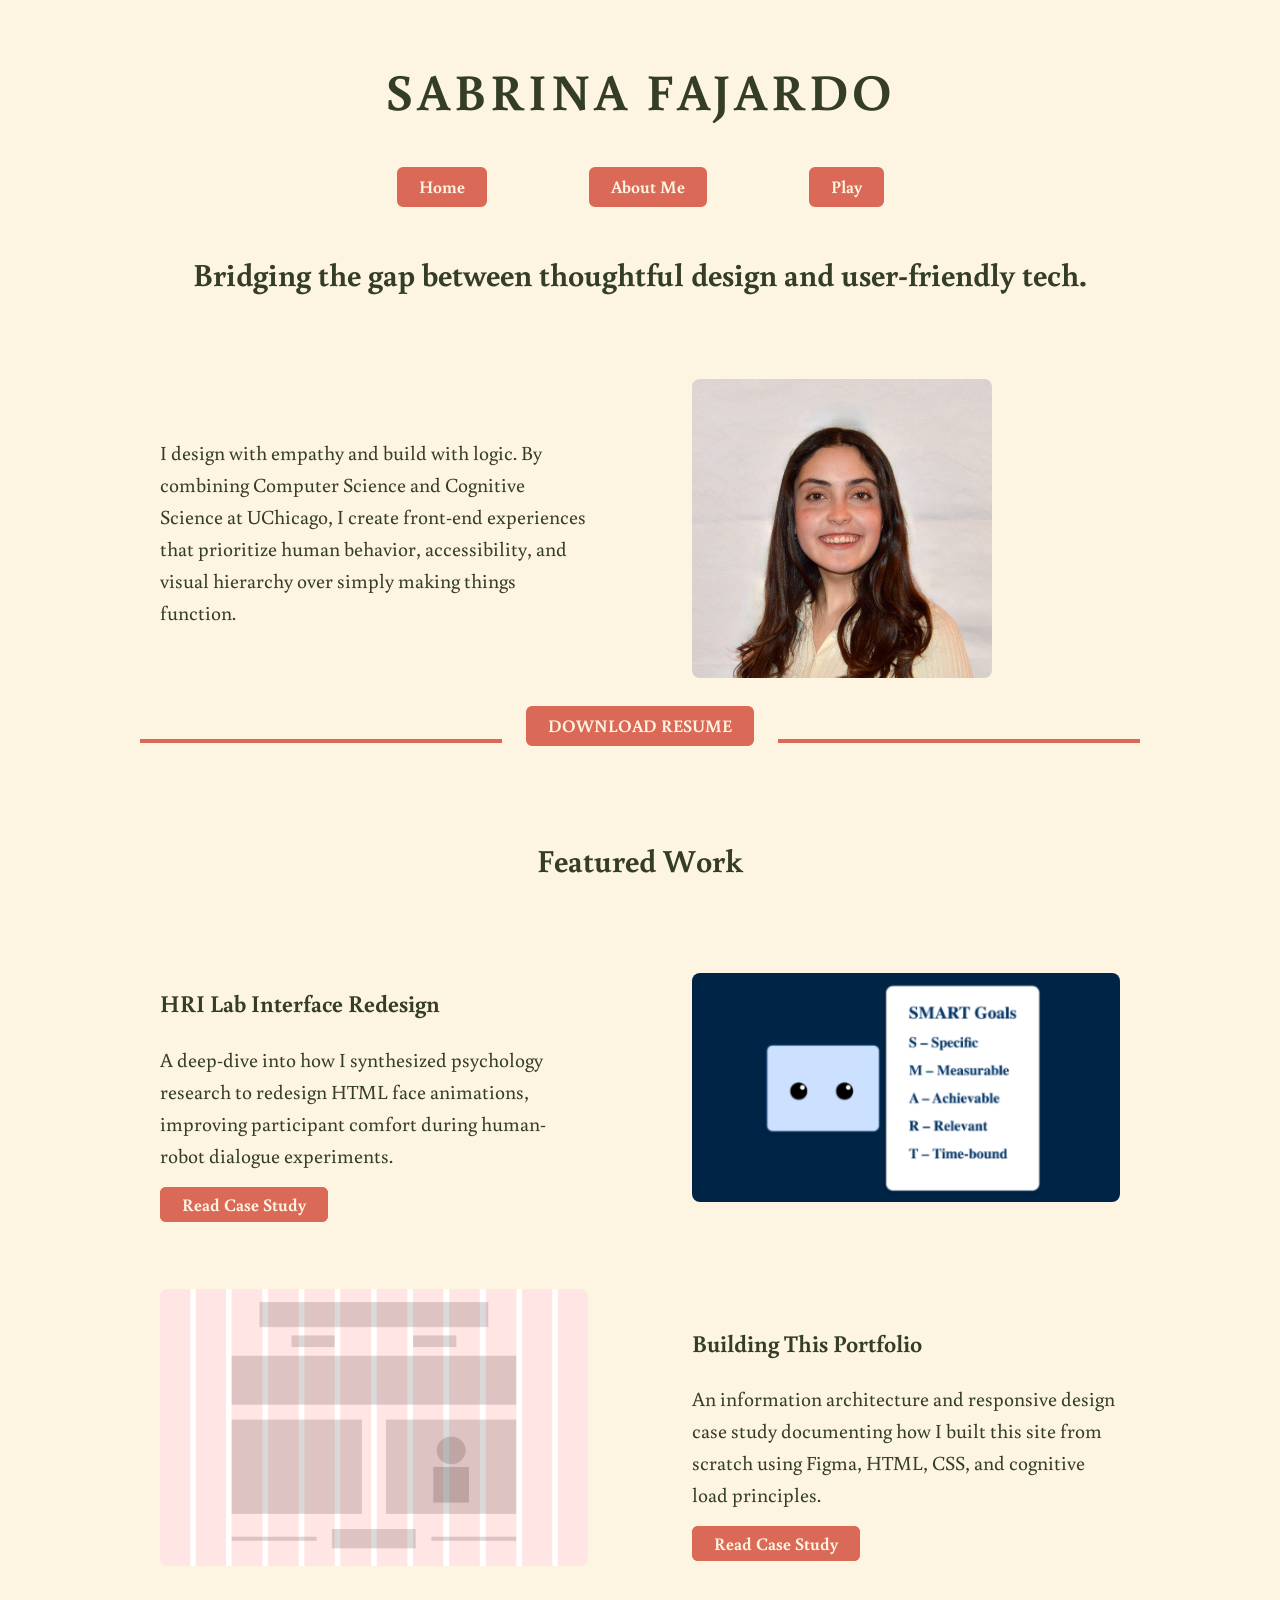
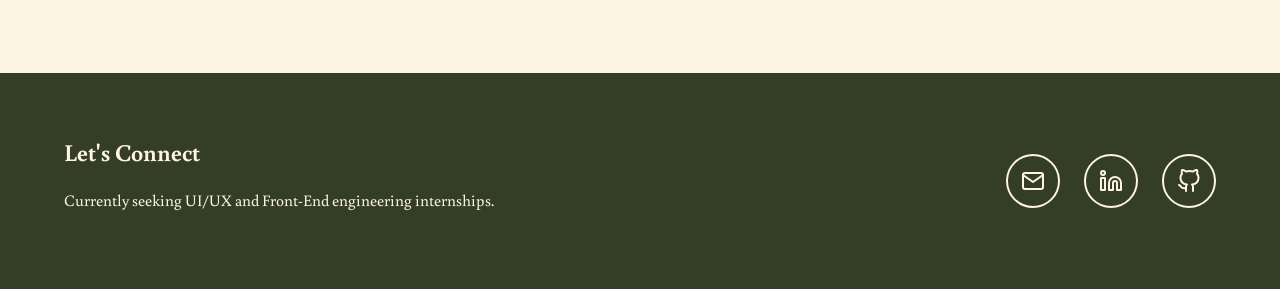
==== index.html @ 9983302a "Initial commit: Main home page with working buttons" ====
<!DOCTYPE html>
<html lang="en">
<head>
    <meta charset="UTF-8">
    <meta name="viewport" content="width=device-width, initial-scale=1.0">
    <title>Sabrina Fajardo | Home</title>

    <link rel="stylesheet" href="style.css">

    <link rel="preconnect" href="https://fonts.googleapis.com">
    <link rel="preconnect" href="https://fonts.gstatic.com" crossorigin>
    <link href="https://fonts.googleapis.com/css2?family=Buenard:wght@400..700&display=swap" rel="stylesheet">
</head>

<body>
    <header>
        <h1>SABRINA FAJARDO</h1>        
        <div class="button-container">
            <a href="index.html" class="btn primary">Home</a>
            <a href="about.html" class="btn primary">About Me</a>
            <a href="play.html" class="btn primary">Play</a>
        </div>
        <h2>Bridging the gap between thoughtful design and user-friendly tech.</h1>
    </header>
    
    <main>
        <div class="split-layout">
            <div class="text-box">
                <p>I design with empathy and build with logic. By combining Computer Science and Cognitive Science at UChicago, I create front-end experiences that prioritize human behavior, accessibility, and visual hierarchy over simply making things function.</p>
            </div>
            
            <div class="photo-box photo-small">
                <img src="self_photo.jpeg" alt="Personal Headshot">
            </div>
        </div>

        <div class="divider-container">
            <div class="line"></div>
            <a  style="margin-bottom: 30px;" href="UChicago-Resume.pdf" download="Sabrina_Fajardo_Resume.pdf" class="btn primary">DOWNLOAD RESUME</a>
            <div class="line"></div>
        </div>

        <header> <h2> Featured Work</h2></header>
        <div class="split-layout" style="margin-bottom: 30px;">
            <div class="text-box">
                <h2>HRI Lab Interface Redesign</h2>
                <p>A deep-dive into how I synthesized psychology research to redesign HTML face animations, improving participant comfort during human-robot dialogue experiments.</p>
                <a href="temi.html" class="btn primary">Read Case Study</a>
            </div>
            
            <div class="photo-box">
                <img src="Goals.png" alt="Preview of Temi Robot Interface">
            </div>
        </div>

        <div class="split-layout" style="margin-bottom: 30px;">
            <div class="photo-box">
                <img src="Wireframe.png" alt="Wireframes of this portfolio">
            </div>
            
            <div class="text-box">
                <h2>Building This Portfolio</h2>
                <p>An information architecture and responsive design case study documenting how I built this site from scratch using Figma, HTML, CSS, and cognitive load principles.</p>
                <a href="website.html" class="btn primary">Read Case Study</a>
            </div>
        </div>
    </main>

<footer id="contact">
    <!-- Group the text together on the left -->
    <div class="footer-text">
        <h2>Let's Connect</h2>
        <p>Currently seeking UI/UX and Front-End engineering internships.</p>
    </div>
    
    <!-- The icons stay exactly as you had them on the right -->
    <div class="social-links">
        <a href="mailto:sfajardo@uchicago.edu" class="icon-circle" aria-label="Email">
            <svg width="24" height="24" viewBox="0 0 24 24" fill="none" stroke="currentColor" stroke-width="2" stroke-linecap="round" stroke-linejoin="round">
                <path d="M4 4h16c1.1 0 2 .9 2 2v12c0 1.1-.9 2-2 2H4c-1.1 0-2-.9-2-2V6c0-1.1.9-2 2-2z"></path>
                <polyline points="22,6 12,13 2,6"></polyline>
            </svg>
        </a>
        <a href="https://www.linkedin.com/in/sabrina-fajardo-110404325/" target="_blank" class="icon-circle" aria-label="LinkedIn">
            <svg width="24" height="24" viewBox="0 0 24 24" fill="none" stroke="currentColor" stroke-width="2" stroke-linecap="round" stroke-linejoin="round">
                <path d="M16 8a6 6 0 0 1 6 6v7h-4v-7a2 2 0 0 0-2-2 2 2 0 0 0-2 2v7h-4v-7a6 6 0 0 1 6-6z"></path>
                <rect x="2" y="9" width="4" height="12"></rect>
                <circle cx="4" cy="4" r="2"></circle>
            </svg>
        </a>
        <a href="https://github.com/SabrinaFajardo" target="_blank" class="icon-circle" aria-label="GitHub">
            <svg width="24" height="24" viewBox="0 0 24 24" fill="none" stroke="currentColor" stroke-width="2" stroke-linecap="round" stroke-linejoin="round">
                <path d="M9 19c-5 1.5-5-2.5-7-3m14 6v-3.87a3.37 3.37 0 0 0-.94-2.61c3.14-.35 6.44-1.54 6.44-7A5.44 5.44 0 0 0 20 4.77 5.07 5.07 0 0 0 19.91 1S18.73.65 16 2.48a13.38 13.38 0 0 0-7 0C6.27.65 5.09 1 5.09 1A5.07 5.07 0 0 0 5 4.77a5.44 5.44 0 0 0-1.5 3.78c0 5.42 3.3 6.61 6.44 7A3.37 3.37 0 0 0 9 18.13V22"></path>
            </svg>
        </a>
    </div>
</footer>

</body>
</html>
---- style.css ----
:root {
    --beige-color: #fdf4e2;
    --orange-color: #DA661A;
    --pink-color: #DA6A57;
    --green-color: #343d25;
    --brown-color: #592d10;
    --heading-font: 'Buenard', serif;
}

    body {
        font-family: -apple-system, var(--heading-font), "Segoe UI", Roboto, 
        Helvetica, Arial, sans-serif;
        line-height: 1.6;
        margin: 0;
        padding: 0;
        color: var(--green-color);
        background-color: var(--beige-color);

    }

    header {
        padding: 1rem 10%;
        text-align: center;
        color: var(--green-color);
        h1 {
            letter-spacing: 4px;
            font-size: 3.2rem;
        }
        h2 {
            font-size: 2rem;
            padding: 1rem 5%;
        }
        h3 {
            text-align: left;
        }
    }

    main {
        max-width: 1000px;
        margin: auto;
        p {
            font-size: 1.25rem
        }
    }

    section {
        margin-bottom: 3rem;
    }

    h1, h2, h3 {
        color: var(--green-color);
    }

    .accent {
        color: var(--brown-color); 
    }

.button-container {
    display: flex;
    justify-content: center; 
    gap: 102px; 
    margin-top: 32px; 
}

.btn {
    padding: 4px 20px;
    text-decoration: none;
    font-weight: bold;
    font-size: 1.1rem;
    border-radius: 6px; 
}

.btn.primary {
    background-color: var(--pink-color);
    color: var(--beige-color); 
    border: 2px solid var(--pink-color);
}

/* Circular Icon Styling */
.icon-circle {
    display: flex;
    align-items: center;
    justify-content: center;
    width: 50px;
    height: 50px;
    border-radius: 50%; /* This forces a perfect square into a circle */
    border: 2px solid var(--beige-color);
    color: var(--beige-color);
    transition: all 0.3s ease; /* Smooth animation when hovering */
}

/* Hover Effect: Inverts the colors so the circle fills with beige and the icon turns green */
.icon-circle:hover {
    background-color: var(--beige-color);
    color: var(--green-color);
    transform: translateY(-3px); /* Makes the button subtly pop up when hovered */
}

.split-layout {
    display: flex;
    align-items: center; 
    justify-content: space-between;
    gap: 64px; 
    width: 100%;
}

.text-box, .photo-box {
    flex: 1;
    margin: 20px;
}

.photo-box img {
    max-width: 100%;
    height: auto;
    border-radius: 8px; 
}

.photo-small img {
    max-width: 70%; 
}

@media (max-width: 768px) {
    .split-layout {
        flex-direction: column; 
    }
}

.divider-container {
    display: flex;
    align-items: center;
    gap: 24px;
    margin: px 0; 
    width: 100%;
}

.line {
    flex: 1; 
    height: 4px;
    background-color: var(--pink-color); 
}

footer {
    display: flex;
    justify-content: space-between; /* Pushes text left, icons right */
    align-items: center; /* Vertically centers the icons with the text */
    padding: 60px 5%;
    margin-top: 80px;
    background-color: var(--green-color); 
    color: var(--beige-color); 
    text-align: left; /* Aligns the paragraph text nicely on the left */
}

footer h2 {
    color: var(--beige-color);
    margin-bottom: 8px;
    margin-top: 0;
}

.social-links {
    display: flex;
    gap: 24px;
    /* Removed the top margin since they are now side-by-side with the text */
}

/* Mobile Responsiveness: Stacks the footer cleanly on phones */
@media (max-width: 768px) {
    footer {
        flex-direction: column;
        text-align: center;
        gap: 32px;
    }
}
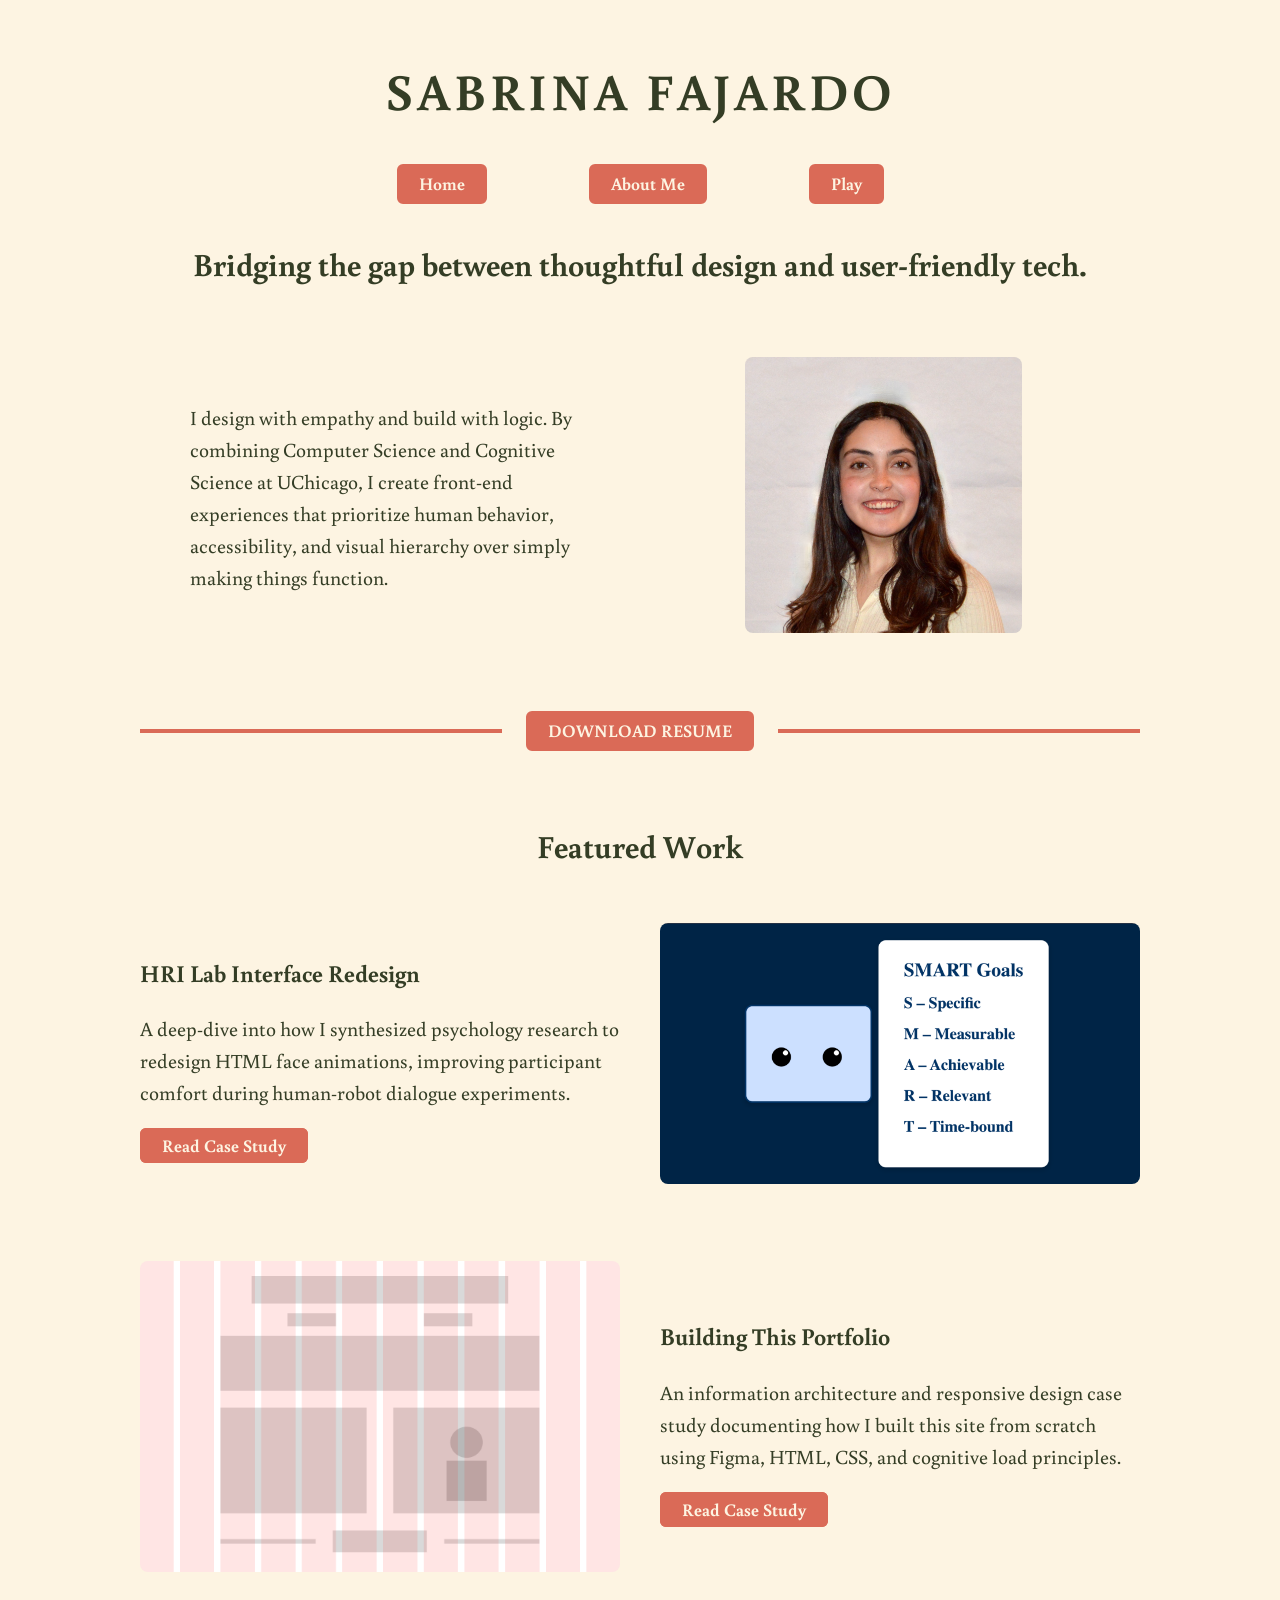
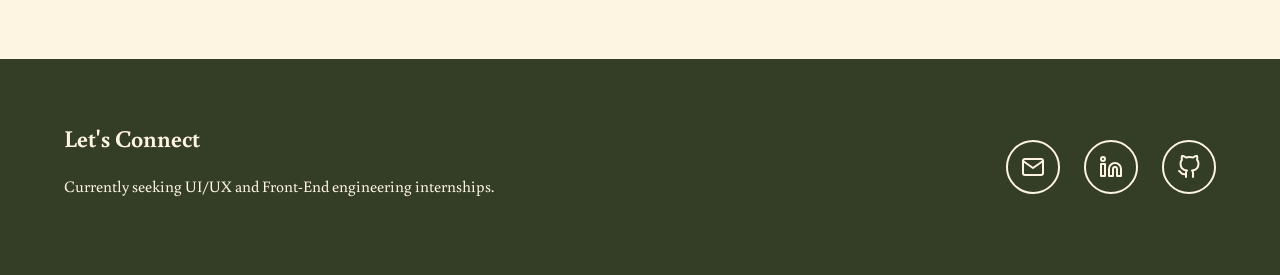
==== commit 465254f2: "Fixed spacing / formatting issues" ====
--- a/index.html
+++ b/index.html
@@ -20,12 +20,12 @@
             <a href="about.html" class="btn primary">About Me</a>
             <a href="play.html" class="btn primary">Play</a>
         </div>
-        <h2>Bridging the gap between thoughtful design and user-friendly tech.</h1>
+        <h2>Bridging the gap between thoughtful design and user-friendly tech.</h2>
     </header>
     
     <main>
-        <div class="split-layout">
-            <div class="text-box">
+        <div class="split-layout" style="margin-top: 0px; margin-bottom: 70px;">
+            <div class="text-box" style="padding-right: 12%; padding-left: 5%;">
                 <p>I design with empathy and build with logic. By combining Computer Science and Cognitive Science at UChicago, I create front-end experiences that prioritize human behavior, accessibility, and visual hierarchy over simply making things function.</p>
             </div>
             
@@ -36,12 +36,12 @@
 
         <div class="divider-container">
             <div class="line"></div>
-            <a  style="margin-bottom: 30px;" href="UChicago-Resume.pdf" download="Sabrina_Fajardo_Resume.pdf" class="btn primary">DOWNLOAD RESUME</a>
+            <a href="UChicago-Resume.pdf" download="Sabrina_Fajardo_Resume.pdf" class="btn primary">DOWNLOAD RESUME</a>
             <div class="line"></div>
         </div>
 
         <header> <h2> Featured Work</h2></header>
-        <div class="split-layout" style="margin-bottom: 30px;">
+        <div class="split-layout" style="margin-top: 0px; margin-bottom: 70px;">
             <div class="text-box">
                 <h2>HRI Lab Interface Redesign</h2>
                 <p>A deep-dive into how I synthesized psychology research to redesign HTML face animations, improving participant comfort during human-robot dialogue experiments.</p>
@@ -49,11 +49,11 @@
             </div>
             
             <div class="photo-box">
-                <img src="Goals.png" alt="Preview of Temi Robot Interface">
+                <img src="TemiGoals2.png" alt="Preview of Temi Robot Interface">
             </div>
         </div>
 
-        <div class="split-layout" style="margin-bottom: 30px;">
+        <div class="split-layout">
             <div class="photo-box">
                 <img src="Wireframe.png" alt="Wireframes of this portfolio">
             </div>
@@ -67,13 +67,11 @@
     </main>
 
 <footer id="contact">
-    <!-- Group the text together on the left -->
     <div class="footer-text">
         <h2>Let's Connect</h2>
         <p>Currently seeking UI/UX and Front-End engineering internships.</p>
     </div>
     
-    <!-- The icons stay exactly as you had them on the right -->
     <div class="social-links">
         <a href="mailto:sfajardo@uchicago.edu" class="icon-circle" aria-label="Email">
             <svg width="24" height="24" viewBox="0 0 24 24" fill="none" stroke="currentColor" stroke-width="2" stroke-linecap="round" stroke-linejoin="round">
--- a/style.css
+++ b/style.css
@@ -19,16 +19,18 @@
     }
 
     header {
-        padding: 1rem 10%;
+        padding: 1rem 5%;
         text-align: center;
         color: var(--green-color);
         h1 {
             letter-spacing: 4px;
             font-size: 3.2rem;
+            margin-bottom: 0;
         }
         h2 {
             font-size: 2rem;
-            padding: 1rem 5%;
+            padding: 0.5rem 5%;
+            /*font-weight: normal;*/
         }
         h3 {
             text-align: left;
@@ -37,7 +39,8 @@
 
     main {
         max-width: 1000px;
-        margin: auto;
+        margin: 1rem auto;
+        padding: 0 20px;
         p {
             font-size: 1.25rem
         }
@@ -100,13 +103,30 @@
     display: flex;
     align-items: center; 
     justify-content: space-between;
-    gap: 64px; 
+    gap: 40px; 
+    margin: 30px 0;
     width: 100%;
 }
 
-.text-box, .photo-box {
+.text-box {
     flex: 1;
-    margin: 20px;
+    margin: 0;
+}
+
+
+.photo-box {
+    flex: 1;
+    margin: 0;
+}
+
+.text-box h2 {
+    margin-top: 0; 
+    margin-bottom: 0;
+}
+
+.text-box p {
+    margin-bottom: 24px;
+    line-height: 1.6;
 }
 
 .photo-box img {
@@ -129,7 +149,7 @@
     display: flex;
     align-items: center;
     gap: 24px;
-    margin: px 0; 
+    margin: 20px 0; 
     width: 100%;
 }
 
@@ -169,4 +189,22 @@
         text-align: center;
         gap: 32px;
     }
+}
+
+/* Responsive 16:9 YouTube Embed Container */
+.video-wrapper {
+    position: relative;
+    padding-bottom: 56.25%; /* Forces a 16:9 aspect ratio */
+    height: 0;
+    overflow: hidden;
+    border-radius: 8px;
+}
+
+.video-wrapper iframe {
+    position: absolute;
+    top: 0;
+    left: 0;
+    width: 100%;
+    height: 100%;
+    border: 0;
 }
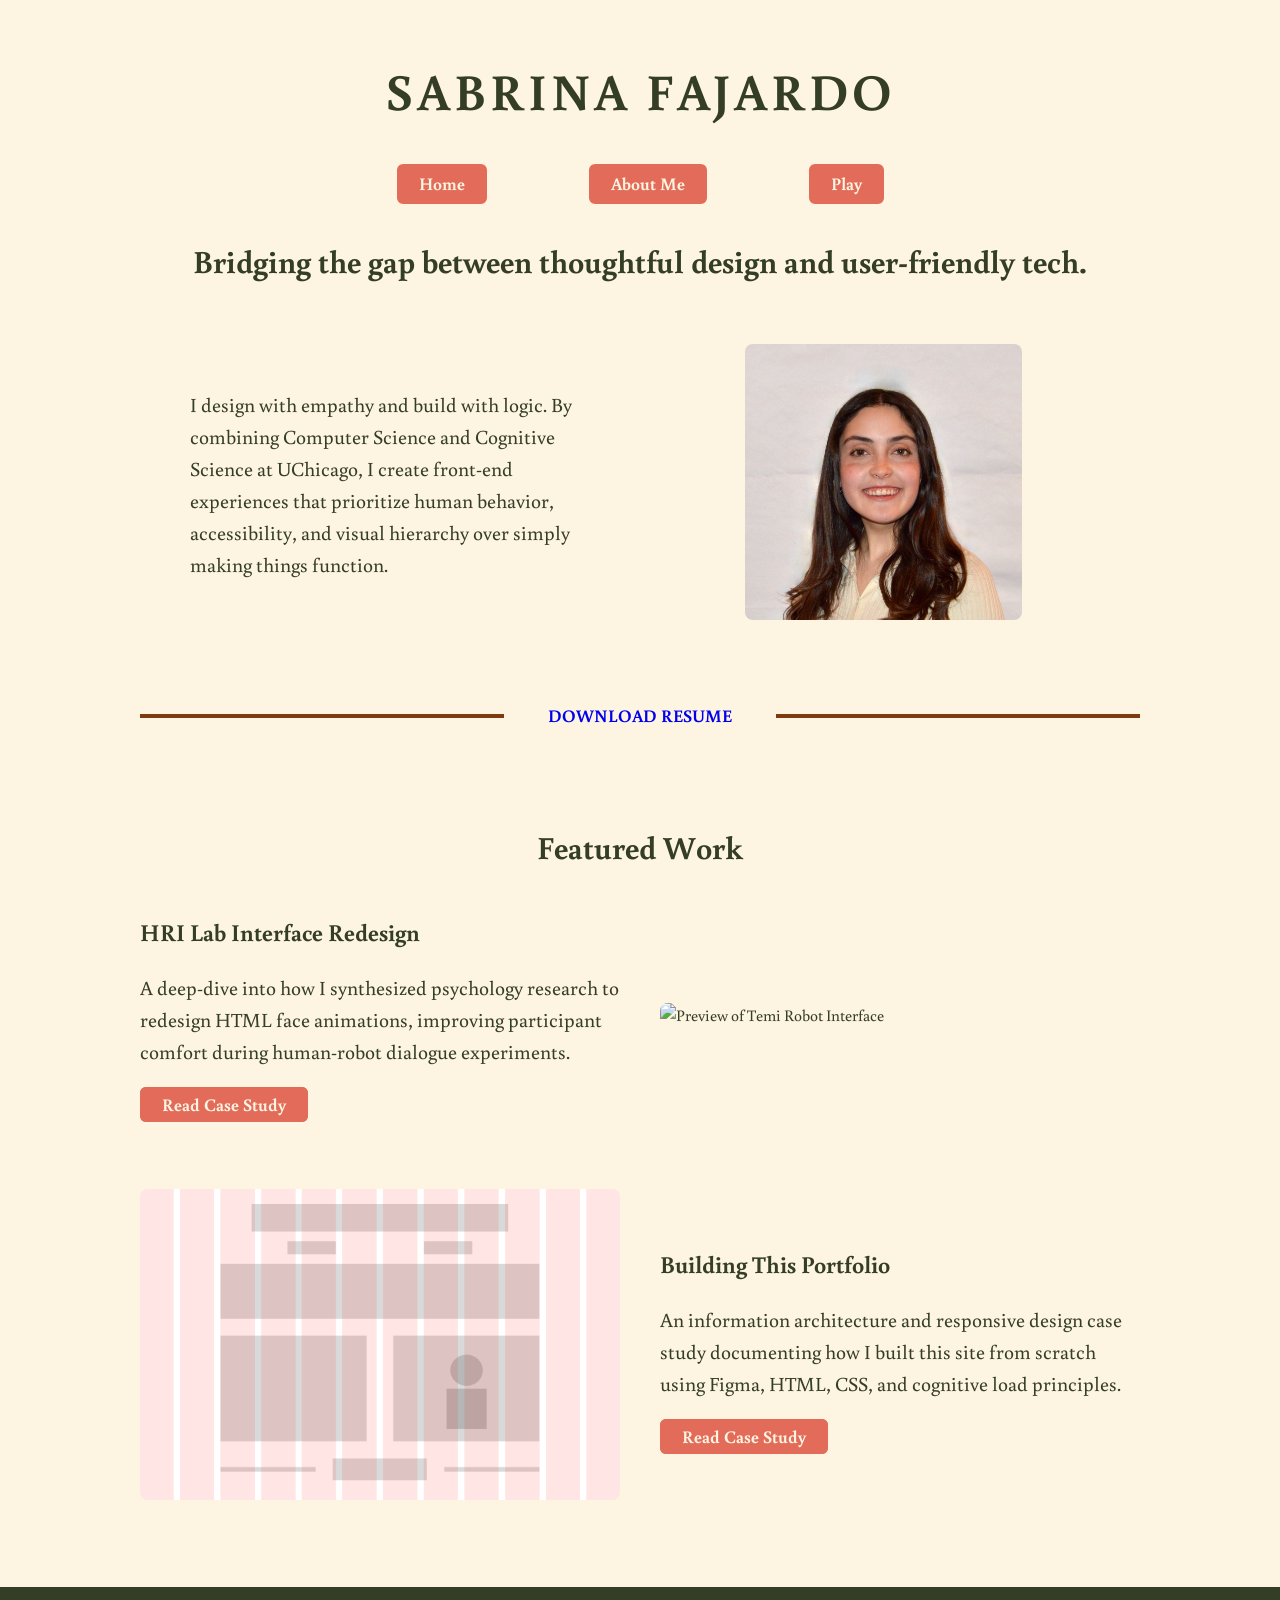
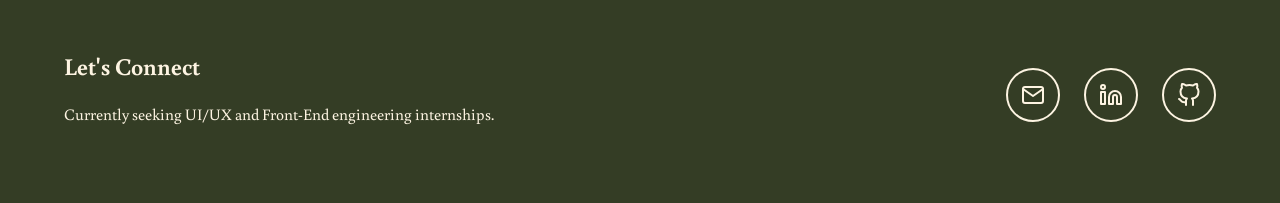
==== commit 5bac0e66: "updated images" ====
--- a/index.html
+++ b/index.html
@@ -36,7 +36,7 @@
 
         <div class="divider-container">
             <div class="line"></div>
-            <a href="UChicago-Resume.pdf" download="Sabrina_Fajardo_Resume.pdf" class="btn primary">DOWNLOAD RESUME</a>
+            <a href="UChicago-Resume.pdf" download="Sabrina_Fajardo_Resume.pdf" class="btn secondary">DOWNLOAD RESUME</a>
             <div class="line"></div>
         </div>
 
@@ -49,7 +49,7 @@
             </div>
             
             <div class="photo-box">
-                <img src="TemiGoals2.png" alt="Preview of Temi Robot Interface">
+                <img src="TemiGoalsAfter.png" alt="Preview of Temi Robot Interface">
             </div>
         </div>
 
--- a/style.css
+++ b/style.css
@@ -1,9 +1,9 @@
 :root {
     --beige-color: #fdf4e2;
     --orange-color: #DA661A;
-    --pink-color: #DA6A57;
+    --pink-color: #e26c59;
     --green-color: #343d25;
-    --brown-color: #592d10;
+    --brown-color: #7e3b0f;
     --heading-font: 'Buenard', serif;
 }
 
@@ -30,6 +30,8 @@
         h2 {
             font-size: 2rem;
             padding: 0.5rem 5%;
+            margin-top: 1.5rem;
+            margin-bottom: 1rem;
             /*font-weight: normal;*/
         }
         h3 {
@@ -113,7 +115,6 @@
     margin: 0;
 }
 
-
 .photo-box {
     flex: 1;
     margin: 0;
@@ -149,14 +150,14 @@
     display: flex;
     align-items: center;
     gap: 24px;
-    margin: 20px 0; 
+    margin: 40px 0; 
     width: 100%;
 }
 
 .line {
     flex: 1; 
     height: 4px;
-    background-color: var(--pink-color); 
+    background-color: var(--brown-color); 
 }
 
 footer {
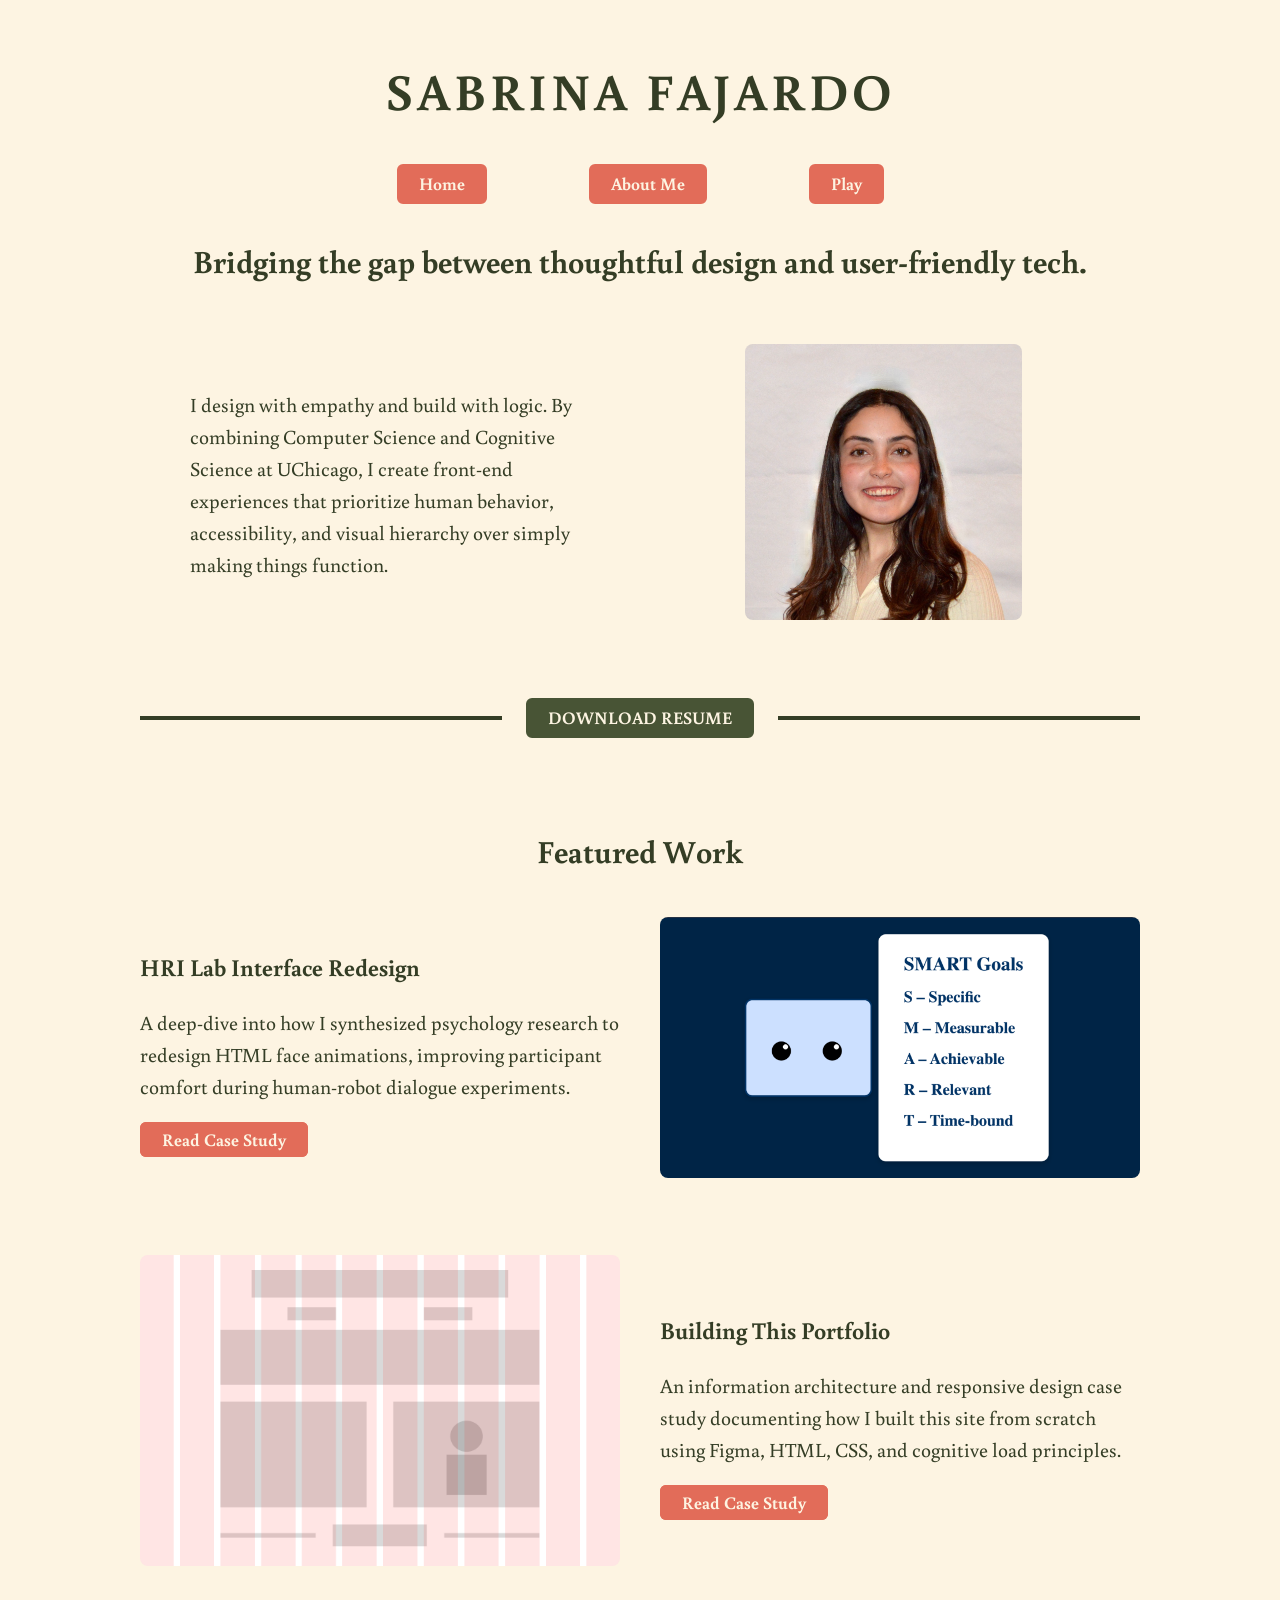
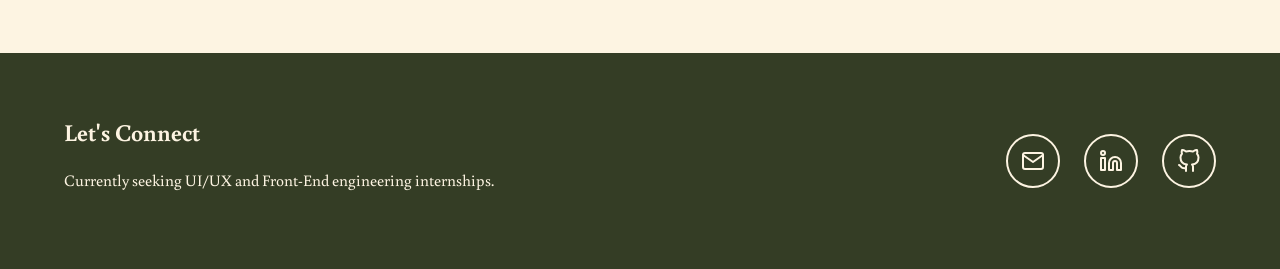
==== commit c21e96ac: "Added Favicons" ====
--- a/index.html
+++ b/index.html
@@ -4,9 +4,9 @@
     <meta charset="UTF-8">
     <meta name="viewport" content="width=device-width, initial-scale=1.0">
     <title>Sabrina Fajardo | Home</title>
+    <link rel="icon" type="image/png" href="Favicon.png">
 
     <link rel="stylesheet" href="style.css">
-
     <link rel="preconnect" href="https://fonts.googleapis.com">
     <link rel="preconnect" href="https://fonts.gstatic.com" crossorigin>
     <link href="https://fonts.googleapis.com/css2?family=Buenard:wght@400..700&display=swap" rel="stylesheet">
--- a/style.css
+++ b/style.css
@@ -3,7 +3,8 @@
     --orange-color: #DA661A;
     --pink-color: #e26c59;
     --green-color: #343d25;
-    --brown-color: #7e3b0f;
+    --light-green-color: #485435;
+    --brown-color: #69330f;
     --heading-font: 'Buenard', serif;
 }
 
@@ -81,24 +82,28 @@
     border: 2px solid var(--pink-color);
 }
 
-/* Circular Icon Styling */
+.btn.secondary {
+    background-color: var(--light-green-color);
+    color: var(--beige-color); 
+    border: 2px solid var(--light-green-color);
+}
+
 .icon-circle {
     display: flex;
     align-items: center;
     justify-content: center;
     width: 50px;
     height: 50px;
-    border-radius: 50%; /* This forces a perfect square into a circle */
+    border-radius: 50%; 
     border: 2px solid var(--beige-color);
     color: var(--beige-color);
-    transition: all 0.3s ease; /* Smooth animation when hovering */
-}
-
-/* Hover Effect: Inverts the colors so the circle fills with beige and the icon turns green */
+    transition: all 0.3s ease; 
+}
+
 .icon-circle:hover {
     background-color: var(--beige-color);
     color: var(--green-color);
-    transform: translateY(-3px); /* Makes the button subtly pop up when hovered */
+    transform: translateY(-3px); 
 }
 
 .split-layout {
@@ -157,18 +162,18 @@
 .line {
     flex: 1; 
     height: 4px;
-    background-color: var(--brown-color); 
+    background-color: var(--green-color); 
 }
 
 footer {
     display: flex;
-    justify-content: space-between; /* Pushes text left, icons right */
-    align-items: center; /* Vertically centers the icons with the text */
+    justify-content: space-between; 
+    align-items: center; 
     padding: 60px 5%;
     margin-top: 80px;
     background-color: var(--green-color); 
     color: var(--beige-color); 
-    text-align: left; /* Aligns the paragraph text nicely on the left */
+    text-align: left; 
 }
 
 footer h2 {
@@ -180,10 +185,9 @@
 .social-links {
     display: flex;
     gap: 24px;
-    /* Removed the top margin since they are now side-by-side with the text */
-}
-
-/* Mobile Responsiveness: Stacks the footer cleanly on phones */
+    
+}
+
 @media (max-width: 768px) {
     footer {
         flex-direction: column;
@@ -192,10 +196,9 @@
     }
 }
 
-/* Responsive 16:9 YouTube Embed Container */
 .video-wrapper {
     position: relative;
-    padding-bottom: 56.25%; /* Forces a 16:9 aspect ratio */
+    padding-bottom: 56.25%; 
     height: 0;
     overflow: hidden;
     border-radius: 8px;
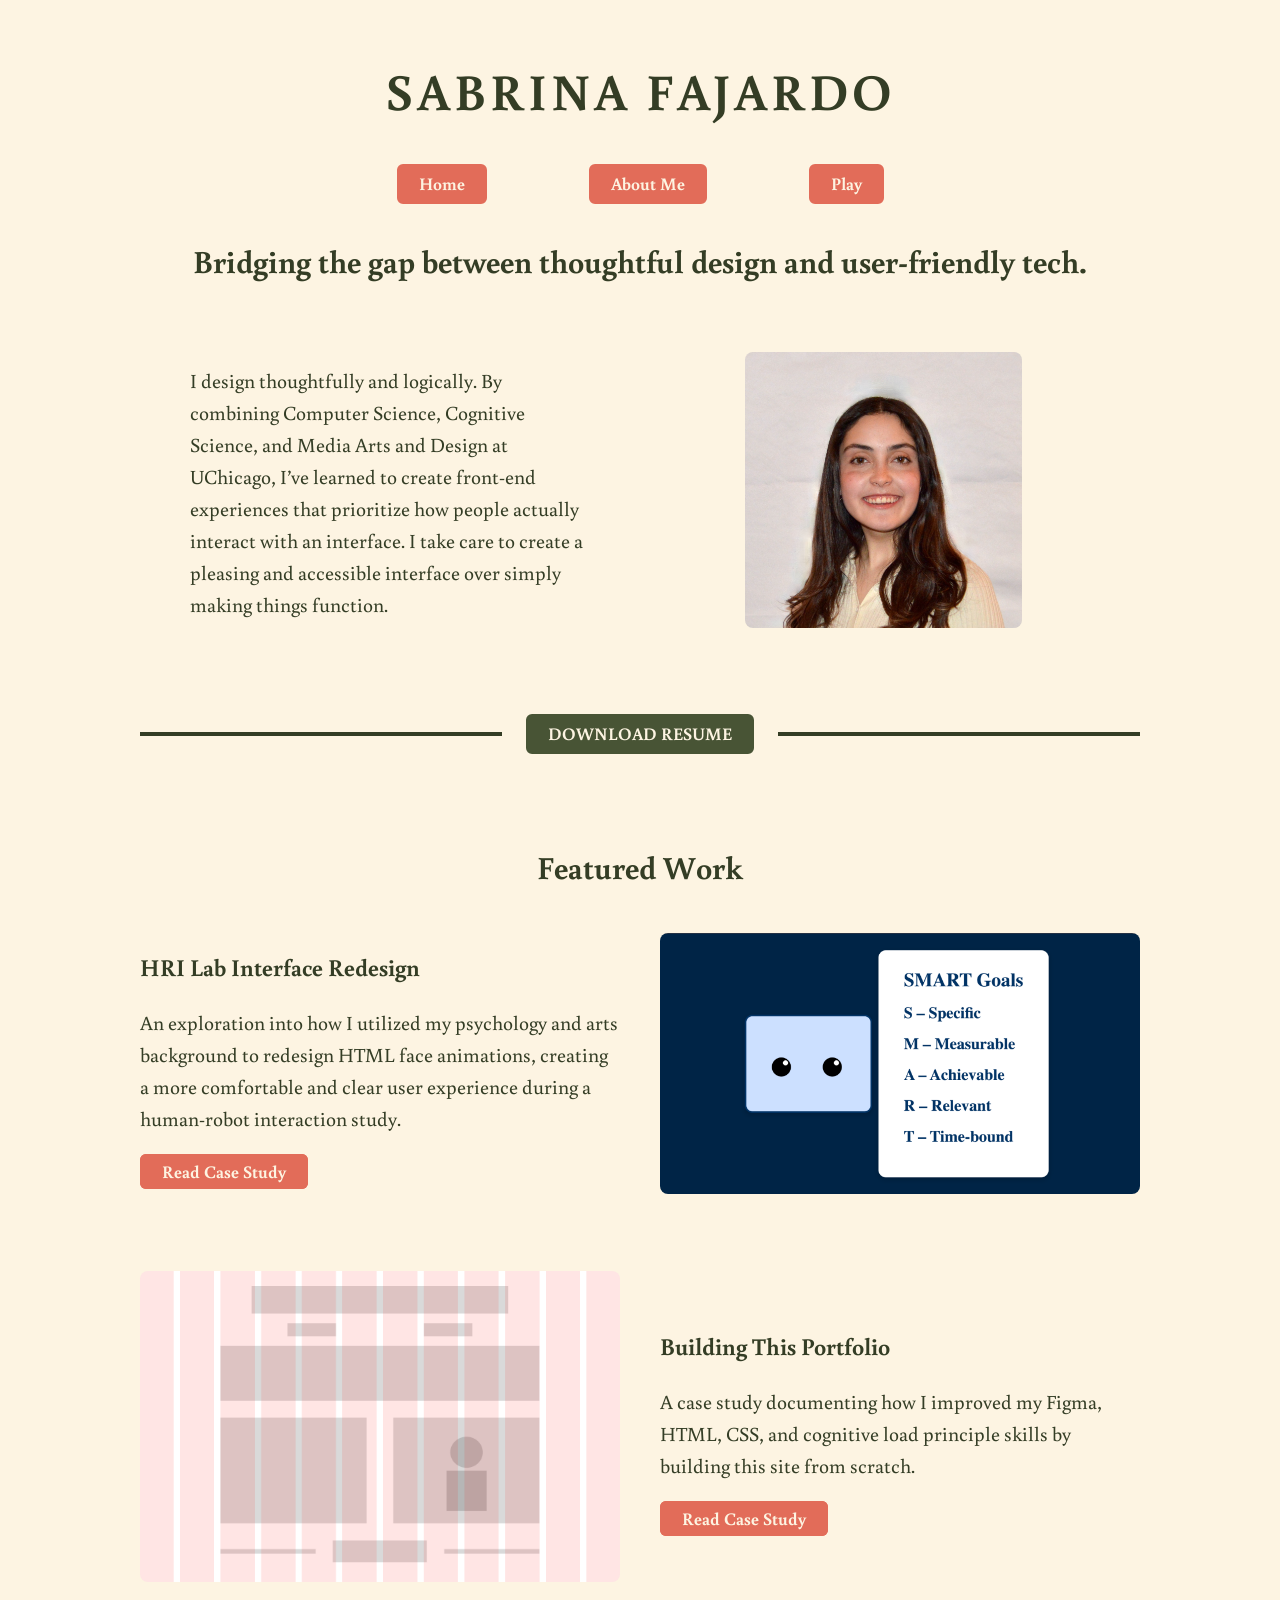
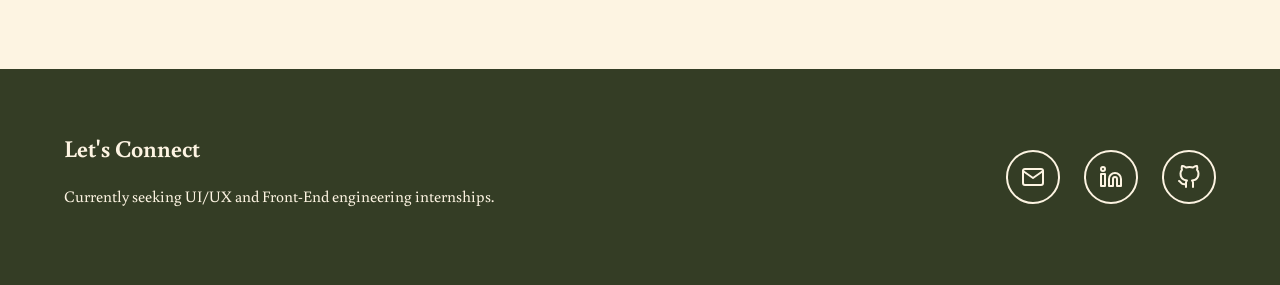
==== commit c36b90c4: "Reworked text" ====
--- a/index.html
+++ b/index.html
@@ -26,7 +26,7 @@
     <main>
         <div class="split-layout" style="margin-top: 0px; margin-bottom: 70px;">
             <div class="text-box" style="padding-right: 12%; padding-left: 5%;">
-                <p>I design with empathy and build with logic. By combining Computer Science and Cognitive Science at UChicago, I create front-end experiences that prioritize human behavior, accessibility, and visual hierarchy over simply making things function.</p>
+                <p>I design thoughtfully and logically. By combining Computer Science, Cognitive Science, and Media Arts and Design at UChicago, I’ve learned to create front-end experiences that prioritize how people actually interact with an interface. I take care to create a pleasing and accessible interface over simply making things function.</p>
             </div>
             
             <div class="photo-box photo-small">
@@ -44,7 +44,7 @@
         <div class="split-layout" style="margin-top: 0px; margin-bottom: 70px;">
             <div class="text-box">
                 <h2>HRI Lab Interface Redesign</h2>
-                <p>A deep-dive into how I synthesized psychology research to redesign HTML face animations, improving participant comfort during human-robot dialogue experiments.</p>
+                <p>An exploration into how I utilized my psychology and arts background to redesign HTML face animations, creating a more comfortable and clear user experience during a human-robot interaction study.</p>
                 <a href="temi.html" class="btn primary">Read Case Study</a>
             </div>
             
@@ -60,7 +60,7 @@
             
             <div class="text-box">
                 <h2>Building This Portfolio</h2>
-                <p>An information architecture and responsive design case study documenting how I built this site from scratch using Figma, HTML, CSS, and cognitive load principles.</p>
+                <p>A case study documenting how I improved my Figma, HTML, CSS, and cognitive load principle skills by building this site from scratch.</p>
                 <a href="website.html" class="btn primary">Read Case Study</a>
             </div>
         </div>
